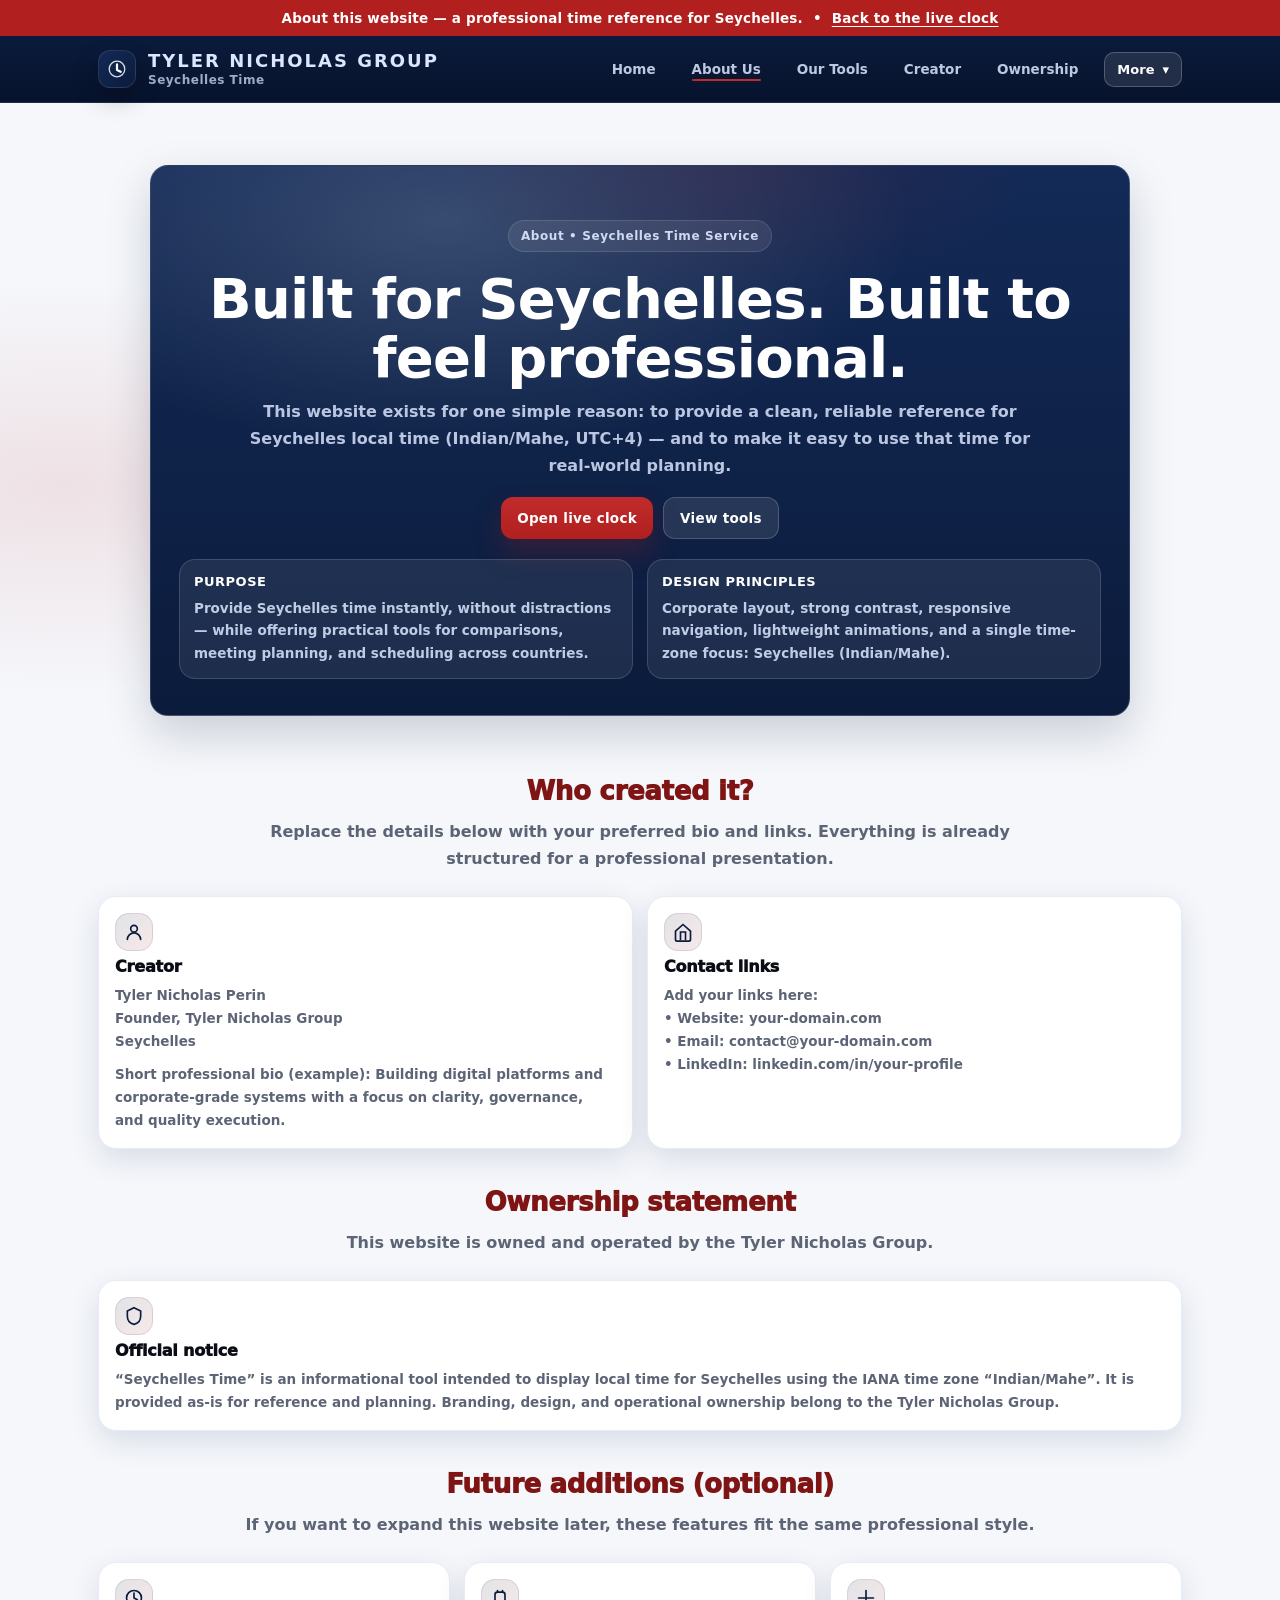
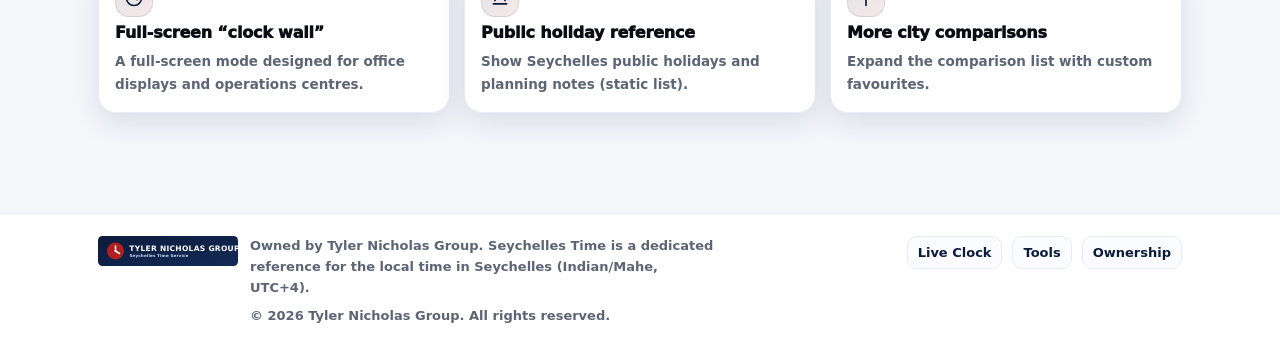
==== about.html @ 28f3df77 "Add files via upload" ====
<!doctype html>
<html lang="en">
<head>
  <meta charset="utf-8" />
  <meta name="viewport" content="width=device-width, initial-scale=1" />
  <title>About — Seychelles Time (Tyler Nicholas Group)</title>
  <meta name="description" content="About the Seychelles Time website — created as a professional reference clock for Seychelles (Indian/Mahe, UTC+4). Owned by Tyler Nicholas Group." />
  <link rel="icon" href="assets/img/logo.svg" type="image/svg+xml" />
  <link rel="stylesheet" href="assets/css/style.css" />
</head>

<body>
  <div class="announce">
    <div class="container">
      <span>About this website — a professional time reference for Seychelles.</span>
      <span>•</span>
      <a href="index.html">Back to the live clock</a>
    </div>
  </div>

  <header>
    <div class="container">
      <div class="nav">
        <a class="brand" href="index.html" aria-label="Tyler Nicholas Group">
          <div class="brand-mark" aria-hidden="true">
            <svg viewBox="0 0 24 24" fill="none">
              <path d="M12 7v6l4 2" stroke="white" stroke-width="2.4" stroke-linecap="round" stroke-linejoin="round"/>
              <circle cx="12" cy="12" r="8.5" stroke="rgba(255,255,255,.85)" stroke-width="1.4"/>
            </svg>
          </div>
          <div>
            <div class="brand-title">Tyler Nicholas Group</div>
            <div class="brand-sub">Seychelles Time</div>
          </div>
        </a>

        <button class="burger" id="burger" type="button" aria-label="Open navigation">Menu</button>

        <nav class="navlinks" id="navlinks" aria-label="Primary">
          <a href="index.html">Home</a>
          <a class="active" href="about.html">About Us</a>
          <a href="index.html#tools">Our Tools</a>
          <a href="#creator">Creator</a>
          <a href="#ownership">Ownership</a>

          <div class="more-wrap">
            <button class="more-btn" id="moreBtn" type="button" aria-haspopup="true" aria-expanded="false">
              More
              <span aria-hidden="true">▾</span>
            </button>
            <div class="more-menu" id="moreMenu" role="menu" aria-label="More">
              <a role="menuitem" href="#purpose">Purpose</a>
              <a role="menuitem" href="#principles">Principles</a>
              <a role="menuitem" href="#roadmap">Roadmap</a>
              <a role="menuitem" href="index.html#discord">Discord tool</a>
            </div>
          </div>
        </nav>
      </div>
    </div>
  </header>

  <main>
    <div class="container">
      <section class="hero">
        <div class="hero-card reveal in" style="padding-bottom: 36px;">
          <div class="hero-kicker">About • Seychelles Time Service</div>
          <h1 class="hero-title">Built for Seychelles. Built to feel professional.</h1>
          <p class="hero-sub">
            This website exists for one simple reason: to provide a clean, reliable reference for Seychelles local time (Indian/Mahe, UTC+4) —
            and to make it easy to use that time for real-world planning.
          </p>

          <div class="hero-actions">
            <a class="btn btn-primary" href="index.html">Open live clock</a>
            <a class="btn btn-ghost" href="index.html#tools">View tools</a>
          </div>

          <div class="hero-bottom" style="grid-template-columns: 1fr 1fr;">
            <div class="panel reveal" id="purpose">
              <h3>Purpose</h3>
              <p>
                Provide Seychelles time instantly, without distractions — while offering practical tools for comparisons,
                meeting planning, and scheduling across countries.
              </p>
            </div>

            <div class="panel reveal" id="principles">
              <h3>Design principles</h3>
              <p>
                Corporate layout, strong contrast, responsive navigation, lightweight animations, and a single time-zone focus:
                Seychelles (Indian/Mahe).
              </p>
            </div>
          </div>
        </div>
      </section>

      <section class="section" id="creator">
        <h2 class="reveal">Who created it?</h2>
        <p class="subhead reveal">
          Replace the details below with your preferred bio and links. Everything is already structured for a professional presentation.
        </p>

        <div class="grid">
          <div class="card col-6 reveal">
            <div class="icon" aria-hidden="true">
              <svg viewBox="0 0 24 24" fill="none">
                <path d="M20 21a8 8 0 1 0-16 0" stroke="currentColor" stroke-width="2" stroke-linecap="round"/>
                <circle cx="12" cy="8" r="4" stroke="currentColor" stroke-width="2"/>
              </svg>
            </div>
            <h3>Creator</h3>
            <p>
              <b>Tyler Nicholas Perin</b><br/>
              Founder, Tyler Nicholas Group<br/>
              Seychelles
            </p>
            <p style="margin-top: 10px;">
              Short professional bio (example): Building digital platforms and corporate-grade systems with a focus on clarity,
              governance, and quality execution.
            </p>
          </div>

          <div class="card col-6 reveal">
            <div class="icon" aria-hidden="true">
              <svg viewBox="0 0 24 24" fill="none">
                <path d="M3 11l9-8 9 8v10a2 2 0 0 1-2 2H5a2 2 0 0 1-2-2V11Z" stroke="currentColor" stroke-width="2"/>
                <path d="M9 22V12h6v10" stroke="currentColor" stroke-width="2"/>
              </svg>
            </div>
            <h3>Contact links</h3>
            <p>
              Add your links here:
              <br/>• Website: <b>your-domain.com</b>
              <br/>• Email: <b>contact@your-domain.com</b>
              <br/>• LinkedIn: <b>linkedin.com/in/your-profile</b>
            </p>
          </div>
        </div>
      </section>

      <section class="section" id="ownership">
        <h2 class="reveal">Ownership statement</h2>
        <p class="subhead reveal">
          This website is owned and operated by the Tyler Nicholas Group.
        </p>

        <div class="grid">
          <div class="card col-12 reveal">
            <div class="icon" aria-hidden="true">
              <svg viewBox="0 0 24 24" fill="none">
                <path d="M12 2l8 4v6c0 5-3 9-8 10C7 21 4 17 4 12V6l8-4Z" stroke="currentColor" stroke-width="2"/>
              </svg>
            </div>
            <h3>Official notice</h3>
            <p>
              “Seychelles Time” is an informational tool intended to display local time for Seychelles using the IANA time zone “Indian/Mahe”.
              It is provided as-is for reference and planning. Branding, design, and operational ownership belong to the Tyler Nicholas Group.
            </p>
          </div>
        </div>
      </section>

      <section class="section" id="roadmap">
        <h2 class="reveal">Future additions (optional)</h2>
        <p class="subhead reveal">
          If you want to expand this website later, these features fit the same professional style.
        </p>

        <div class="grid">
          <div class="card col-4 reveal">
            <div class="icon" aria-hidden="true">
              <svg viewBox="0 0 24 24" fill="none">
                <path d="M12 6v6l4 2" stroke="currentColor" stroke-width="2" stroke-linecap="round" stroke-linejoin="round"/>
                <circle cx="12" cy="12" r="9" stroke="currentColor" stroke-width="2"/>
              </svg>
            </div>
            <h3>Full-screen “clock wall”</h3>
            <p>A full-screen mode designed for office displays and operations centres.</p>
          </div>

          <div class="card col-4 reveal">
            <div class="icon" aria-hidden="true">
              <svg viewBox="0 0 24 24" fill="none">
                <path d="M4 19h16" stroke="currentColor" stroke-width="2" stroke-linecap="round"/>
                <path d="M6 16V8a3 3 0 0 1 3-3h6a3 3 0 0 1 3 3v8" stroke="currentColor" stroke-width="2"/>
                <path d="M9 5V3M15 5V3" stroke="currentColor" stroke-width="2" stroke-linecap="round"/>
              </svg>
            </div>
            <h3>Public holiday reference</h3>
            <p>Show Seychelles public holidays and planning notes (static list).</p>
          </div>

          <div class="card col-4 reveal">
            <div class="icon" aria-hidden="true">
              <svg viewBox="0 0 24 24" fill="none">
                <path d="M12 3v18" stroke="currentColor" stroke-width="2" stroke-linecap="round"/>
                <path d="M3 12h18" stroke="currentColor" stroke-width="2" stroke-linecap="round"/>
              </svg>
            </div>
            <h3>More city comparisons</h3>
            <p>Expand the comparison list with custom favourites.</p>
          </div>
        </div>
      </section>
    </div>
  </main>

  <footer>
    <div class="container">
      <div class="footer">
        <div class="foot-left">
          <img src="assets/img/logo.svg" alt="Tyler Nicholas Group logo" />
          <div>
            <p><b>Owned by Tyler Nicholas Group.</b> Seychelles Time is a dedicated reference for the local time in Seychelles (Indian/Mahe, UTC+4).</p>
            <p style="margin-top:8px;">© <span id="year"></span> Tyler Nicholas Group. All rights reserved.</p>
          </div>
        </div>

        <div class="foot-links">
          <a href="index.html">Live Clock</a>
          <a href="index.html#tools">Tools</a>
          <a href="#ownership">Ownership</a>
        </div>
      </div>
    </div>
  </footer>

  <script>
    document.getElementById("year").textContent = new Date().getFullYear();
  </script>
  <script src="assets/js/about.js"></script>
</body>
</html>
---- assets/css/style.css ----
/* Tyler Nicholas Group — Seychelles Time
   Theme inspired by the group's main site (nav + hero card + red accents).
   Pure HTML/CSS/JS — no build tools required.
*/

:root{
  --navy-900:#07132d;
  --navy-850:#0b1b3b;
  --navy-800:#0f214a;
  --navy-700:#132a57;
  --red-600:#b11f1f;
  --red-500:#c12b2b;
  --red-400:#d04343;
  --ink:#0a0d14;
  --muted:#5c6475;
  --bg:#f5f7fb;
  --card:#ffffff;
  --line:#e7ebf3;
  --shadow: 0 18px 45px rgba(10, 22, 45, 0.18);
  --shadow-soft: 0 10px 30px rgba(12, 30, 70, 0.12);
  --radius-xl: 18px;
  --radius-lg: 14px;
  --radius-md: 12px;
  --radius-sm: 10px;
  --max: 1120px;

  --font: ui-sans-serif, system-ui, -apple-system, Segoe UI, Roboto, "Helvetica Neue", Arial, "Noto Sans", "Liberation Sans", sans-serif;
}

*{box-sizing:border-box}
html{scroll-behavior:smooth}
body{
  margin:0;
  font-family:var(--font);
  color:var(--ink);
  background:
    radial-gradient(1100px 480px at 50% -10%, rgba(17, 43, 96, 0.16), transparent 60%),
    radial-gradient(850px 340px at 5% 25%, rgba(177, 31, 31, 0.10), transparent 60%),
    var(--bg);
}
a{color:inherit; text-decoration:none}
img{max-width:100%; display:block}
button{font-family:inherit}
.container{max-width:var(--max); margin:0 auto; padding:0 18px}

/* Announcement bar */
.announce{
  background: var(--red-600);
  color:#fff;
  font-weight:600;
  letter-spacing:.2px;
  font-size: 13.5px;
}
.announce .container{
  display:flex;
  align-items:center;
  justify-content:center;
  padding: 10px 18px;
  text-align:center;
  gap:10px;
}
.announce a{
  color:#fff;
  text-decoration:underline;
  text-underline-offset: 3px;
}

/* Header / Nav */
header{
  position: sticky;
  top:0;
  z-index: 50;
  background: linear-gradient(180deg, var(--navy-850), var(--navy-900));
  border-bottom: 1px solid rgba(255,255,255,0.08);
}
.nav{
  display:flex;
  align-items:center;
  justify-content:space-between;
  gap:16px;
  padding: 14px 0;
}
.brand{
  display:flex;
  align-items:center;
  gap:12px;
  min-width: 240px;
}
.brand-mark{
  width: 38px;
  height: 38px;
  border-radius: 12px;
  background: linear-gradient(135deg, var(--navy-700), var(--navy-850));
  display:grid;
  place-items:center;
  box-shadow: 0 10px 25px rgba(0,0,0,0.25);
  border: 1px solid rgba(255,255,255,0.10);
}
.brand-mark svg{width:22px; height:22px}
.brand-title{
  color:#dbe6ff;
  font-weight: 800;
  letter-spacing: 2px;
  font-size: 18px;
  text-transform: uppercase;
  line-height: 1.1;
}
.brand-sub{
  color: rgba(219,230,255,0.72);
  font-weight: 600;
  font-size: 12px;
  letter-spacing: 0.5px;
  margin-top: 3px;
}

.navlinks{
  display:flex;
  align-items:center;
  gap: 16px;
}
.navlinks a{
  color: rgba(219,230,255,0.86);
  font-weight: 700;
  font-size: 13.5px;
  padding: 10px 10px;
  position: relative;
  border-radius: 10px;
  transition: transform .15s ease, background .15s ease, color .15s ease;
}
.navlinks a:hover{
  background: rgba(255,255,255,0.06);
  color: #ffffff;
  transform: translateY(-1px);
}
.navlinks a.active::after{
  content:"";
  position:absolute;
  left:10px;
  right:10px;
  bottom: 6px;
  height:2px;
  border-radius: 999px;
  background: var(--red-500);
}

.more-wrap{position:relative}
.more-btn{
  border: 1px solid rgba(255,255,255,0.22);
  background: rgba(255,255,255,0.10);
  color:#fff;
  font-weight: 800;
  font-size: 13px;
  padding: 9px 12px;
  border-radius: 10px;
  cursor:pointer;
  display:flex;
  align-items:center;
  gap:8px;
  transition: background .15s ease, transform .15s ease;
}
.more-btn:hover{background: rgba(255,255,255,0.14); transform: translateY(-1px)}
.more-menu{
  position:absolute;
  right:0;
  top: 44px;
  width: 240px;
  background: #0b1b3b;
  border: 1px solid rgba(255,255,255,0.12);
  border-radius: 14px;
  box-shadow: 0 18px 45px rgba(0,0,0,0.30);
  overflow:hidden;
  display:none;
}
.more-menu a{
  display:flex;
  gap:10px;
  align-items:center;
  padding: 12px 14px;
  color: rgba(219,230,255,0.90);
  font-weight: 700;
  font-size: 13px;
  border-bottom: 1px solid rgba(255,255,255,0.08);
}
.more-menu a:last-child{border-bottom:none}
.more-menu a:hover{background: rgba(255,255,255,0.06); color:#fff}
.more-menu.show{display:block}

.burger{
  display:none;
  border: 1px solid rgba(255,255,255,0.18);
  background: rgba(255,255,255,0.10);
  color:#fff;
  font-weight: 800;
  padding: 9px 12px;
  border-radius: 10px;
  cursor:pointer;
}

/* Hero */
main{padding: 30px 0 50px}
.hero{
  margin-top: 10px;
  padding: 22px;
  display:grid;
  place-items:center;
}
.hero-card{
  width: min(980px, 100%);
  background: radial-gradient(850px 420px at 30% 10%, rgba(255,255,255,0.16), transparent 55%),
              linear-gradient(180deg, var(--navy-700), var(--navy-850));
  border-radius: var(--radius-xl);
  box-shadow: var(--shadow);
  border: 1px solid rgba(255,255,255,0.14);
  padding: 54px 28px 30px;
  text-align:center;
  position: relative;
  overflow:hidden;
}
.hero-card::before{
  content:"";
  position:absolute;
  inset:-2px;
  background: radial-gradient(500px 220px at 60% 0%, rgba(177,31,31,0.35), transparent 60%);
  pointer-events:none;
  opacity: .35;
}
.hero-kicker{
  display:inline-flex;
  align-items:center;
  gap: 10px;
  padding: 8px 12px;
  border-radius: 999px;
  background: rgba(255,255,255,0.08);
  border: 1px solid rgba(255,255,255,0.12);
  color: rgba(219,230,255,0.92);
  font-weight: 800;
  letter-spacing: .6px;
  font-size: 12px;
  position: relative;
  z-index: 1;
}
.hero-title{
  position: relative;
  z-index: 1;
  margin: 18px 0 10px;
  color:#fff;
  font-weight: 900;
  letter-spacing: -0.8px;
  font-size: clamp(34px, 5vw, 56px);
  line-height: 1.05;
}
.hero-sub{
  position: relative;
  z-index: 1;
  margin: 0 auto 18px;
  color: rgba(219,230,255,0.84);
  font-weight: 600;
  max-width: 820px;
  font-size: 16px;
  line-height: 1.7;
}

/* Clock */
.clock-wrap{
  position: relative;
  z-index: 1;
  margin: 18px auto 18px;
  display:grid;
  gap: 14px;
  align-items:center;
  justify-items:center;
}
.clock{
  font-variant-numeric: tabular-nums;
  letter-spacing: 1.2px;
  font-weight: 900;
  font-size: clamp(42px, 6vw, 74px);
  color: #ffffff;
  text-shadow: 0 10px 26px rgba(0,0,0,0.40);
}
.clock-meta{
  display:flex;
  flex-wrap: wrap;
  justify-content:center;
  gap: 10px;
  color: rgba(219,230,255,0.90);
  font-weight: 700;
  font-size: 13px;
}
.chip{
  display:inline-flex;
  align-items:center;
  gap:8px;
  padding: 7px 10px;
  border-radius: 999px;
  border: 1px solid rgba(255,255,255,0.14);
  background: rgba(255,255,255,0.08);
}
.chip b{color:#fff}
.dot{
  width: 8px; height: 8px; border-radius: 50%;
  background: #51d66b;
  box-shadow: 0 0 0 4px rgba(81,214,107,0.18);
}
.dot.night{background:#ffd36a; box-shadow:0 0 0 4px rgba(255,211,106,0.18)}
.dot.offline{background:#ff6b6b; box-shadow:0 0 0 4px rgba(255,107,107,0.18)}

/* Hero actions */
.hero-actions{
  position: relative;
  z-index: 1;
  display:flex;
  justify-content:center;
  flex-wrap: wrap;
  gap: 10px;
  margin-top: 12px;
}
.btn{
  border:none;
  cursor:pointer;
  border-radius: 12px;
  padding: 12px 16px;
  font-weight: 900;
  letter-spacing: .3px;
  font-size: 13.5px;
  display:inline-flex;
  align-items:center;
  gap: 10px;
  transition: transform .15s ease, box-shadow .15s ease, background .15s ease;
  user-select:none;
}
.btn-primary{
  background: linear-gradient(180deg, var(--red-500), var(--red-600));
  color:#fff;
  box-shadow: 0 14px 28px rgba(177,31,31,0.25);
}
.btn-primary:hover{transform: translateY(-1px); box-shadow: 0 18px 40px rgba(177,31,31,0.28)}
.btn-ghost{
  background: rgba(255,255,255,0.10);
  border: 1px solid rgba(255,255,255,0.18);
  color:#fff;
}
.btn-ghost:hover{transform: translateY(-1px); background: rgba(255,255,255,0.14)}

.hero-bottom{
  position: relative;
  z-index: 1;
  margin-top: 20px;
  display:grid;
  grid-template-columns: 1.15fr .85fr;
  gap: 14px;
}
.panel{
  background: rgba(255,255,255,0.08);
  border: 1px solid rgba(255,255,255,0.14);
  border-radius: 16px;
  padding: 14px 14px;
  color: rgba(219,230,255,0.90);
  text-align:left;
}
.panel h3{
  margin: 0 0 8px;
  color:#fff;
  font-size: 13px;
  font-weight: 900;
  letter-spacing: .5px;
  text-transform: uppercase;
}
.panel p{
  margin: 0;
  color: rgba(219,230,255,0.86);
  font-weight: 650;
  font-size: 13.5px;
  line-height: 1.65;
}
.inline{
  display:flex;
  flex-wrap: wrap;
  gap: 10px;
  align-items:center;
}
.field{
  display:flex;
  flex-direction: column;
  gap: 7px;
  width: 100%;
}
label{
  font-size: 12px;
  font-weight: 900;
  letter-spacing: .6px;
  color: rgba(255,255,255,0.86);
  text-transform: uppercase;
}
input, select{
  width: 100%;
  background: rgba(255,255,255,0.10);
  border: 1px solid rgba(255,255,255,0.18);
  color:#fff;
  padding: 11px 12px;
  border-radius: 12px;
  outline:none;
  font-weight: 750;
  font-size: 13.5px;
}
select option{color: #0a0d14} /* important for readability on white option backgrounds */
input::placeholder{color: rgba(255,255,255,0.72)}
.help{
  margin-top: 10px;
  font-size: 12.5px;
  color: rgba(219,230,255,0.78);
  font-weight: 650;
}

/* Sections */
.section{
  margin-top: 38px;
}
.section h2{
  text-align:center;
  margin: 0 0 12px;
  font-size: 26px;
  font-weight: 950;
  letter-spacing: -0.3px;
  color: #7e1414;
}
.section .subhead{
  text-align:center;
  margin: 0 auto 24px;
  max-width: 820px;
  color: var(--muted);
  font-weight: 650;
  line-height: 1.7;
}

.grid{
  display:grid;
  grid-template-columns: repeat(12, 1fr);
  gap: 14px;
}
.card{
  background: var(--card);
  border: 1px solid var(--line);
  border-radius: var(--radius-xl);
  box-shadow: var(--shadow-soft);
  padding: 16px 16px;
  position: relative;
  overflow:hidden;
  transition: transform .15s ease, box-shadow .15s ease;
}
.card:hover{transform: translateY(-2px); box-shadow: 0 20px 44px rgba(12,30,70,0.16)}
.card h3{
  margin: 6px 0 8px;
  font-size: 16px;
  font-weight: 950;
  letter-spacing: -0.2px;
}
.card p{
  margin: 0;
  color: var(--muted);
  font-weight: 650;
  line-height: 1.7;
  font-size: 13.5px;
}
.icon{
  width: 38px; height: 38px;
  border-radius: 14px;
  background: linear-gradient(135deg, rgba(11,27,59,0.12), rgba(177,31,31,0.10));
  display:grid;
  place-items:center;
  border: 1px solid rgba(11,27,59,0.10);
}
.icon svg{width: 20px; height: 20px; color: var(--navy-850)}
.col-4{grid-column: span 4}
.col-6{grid-column: span 6}
.col-12{grid-column: span 12}

/* Footer */
footer{
  margin-top: 50px;
  background: #fff;
  border-top: 1px solid var(--line);
}
.footer{
  padding: 22px 0;
  display:flex;
  gap: 16px;
  justify-content:space-between;
  align-items:flex-start;
  flex-wrap: wrap;
}
.foot-left{
  display:flex;
  gap: 12px;
  align-items:flex-start;
  max-width: 620px;
}
.foot-left img{width: 140px; height:auto}
.foot-left p{
  margin: 0;
  color: var(--muted);
  font-weight: 650;
  line-height: 1.6;
  font-size: 13px;
}
.foot-links{
  display:flex;
  gap: 10px;
  flex-wrap: wrap;
  justify-content:flex-end;
}
.foot-links a{
  font-weight: 800;
  color: var(--navy-850);
  font-size: 13px;
  padding: 8px 10px;
  border-radius: 10px;
  border: 1px solid var(--line);
  background: #fbfcff;
}
.foot-links a:hover{background: #f3f7ff}

/* Toast */
.toast{
  position: fixed;
  right: 18px;
  bottom: 18px;
  background: #0b1b3b;
  color: #fff;
  border: 1px solid rgba(255,255,255,0.12);
  border-radius: 14px;
  padding: 12px 14px;
  box-shadow: 0 18px 45px rgba(0,0,0,0.26);
  display:none;
  max-width: min(420px, calc(100vw - 36px));
  z-index: 90;
}
.toast.show{display:block; animation: pop .18s ease}
@keyframes pop{from{transform: translateY(10px); opacity:0} to{transform: translateY(0); opacity:1}}
.toast .title{font-weight: 950; margin:0 0 4px}
.toast .msg{margin:0; color: rgba(219,230,255,0.88); font-weight:650; line-height:1.5; font-size: 13px}

/* Reveal animation */
.reveal{opacity:0; transform: translateY(14px); transition: opacity .6s ease, transform .6s ease}
.reveal.in{opacity:1; transform: translateY(0)}

/* Mobile */
@media (max-width: 980px){
  .hero-bottom{grid-template-columns: 1fr}
}
@media (max-width: 860px){
  .burger{display:inline-flex}
  .navlinks{
    position: absolute;
    left: 0;
    right: 0;
    top: 66px;
    background: linear-gradient(180deg, var(--navy-850), var(--navy-900));
    border-bottom: 1px solid rgba(255,255,255,0.08);
    padding: 12px 12px;
    display:none;
    flex-direction: column;
    align-items: stretch;
    gap: 6px;
  }
  .navlinks.show{display:flex}
  .navlinks a{padding: 12px 12px}
  .more-wrap{width: 100%}
  .more-btn{width: 100%; justify-content:space-between}
  .more-menu{position: static; width: 100%; margin-top: 8px}
  .col-4{grid-column: span 12}
  .col-6{grid-column: span 12}
}
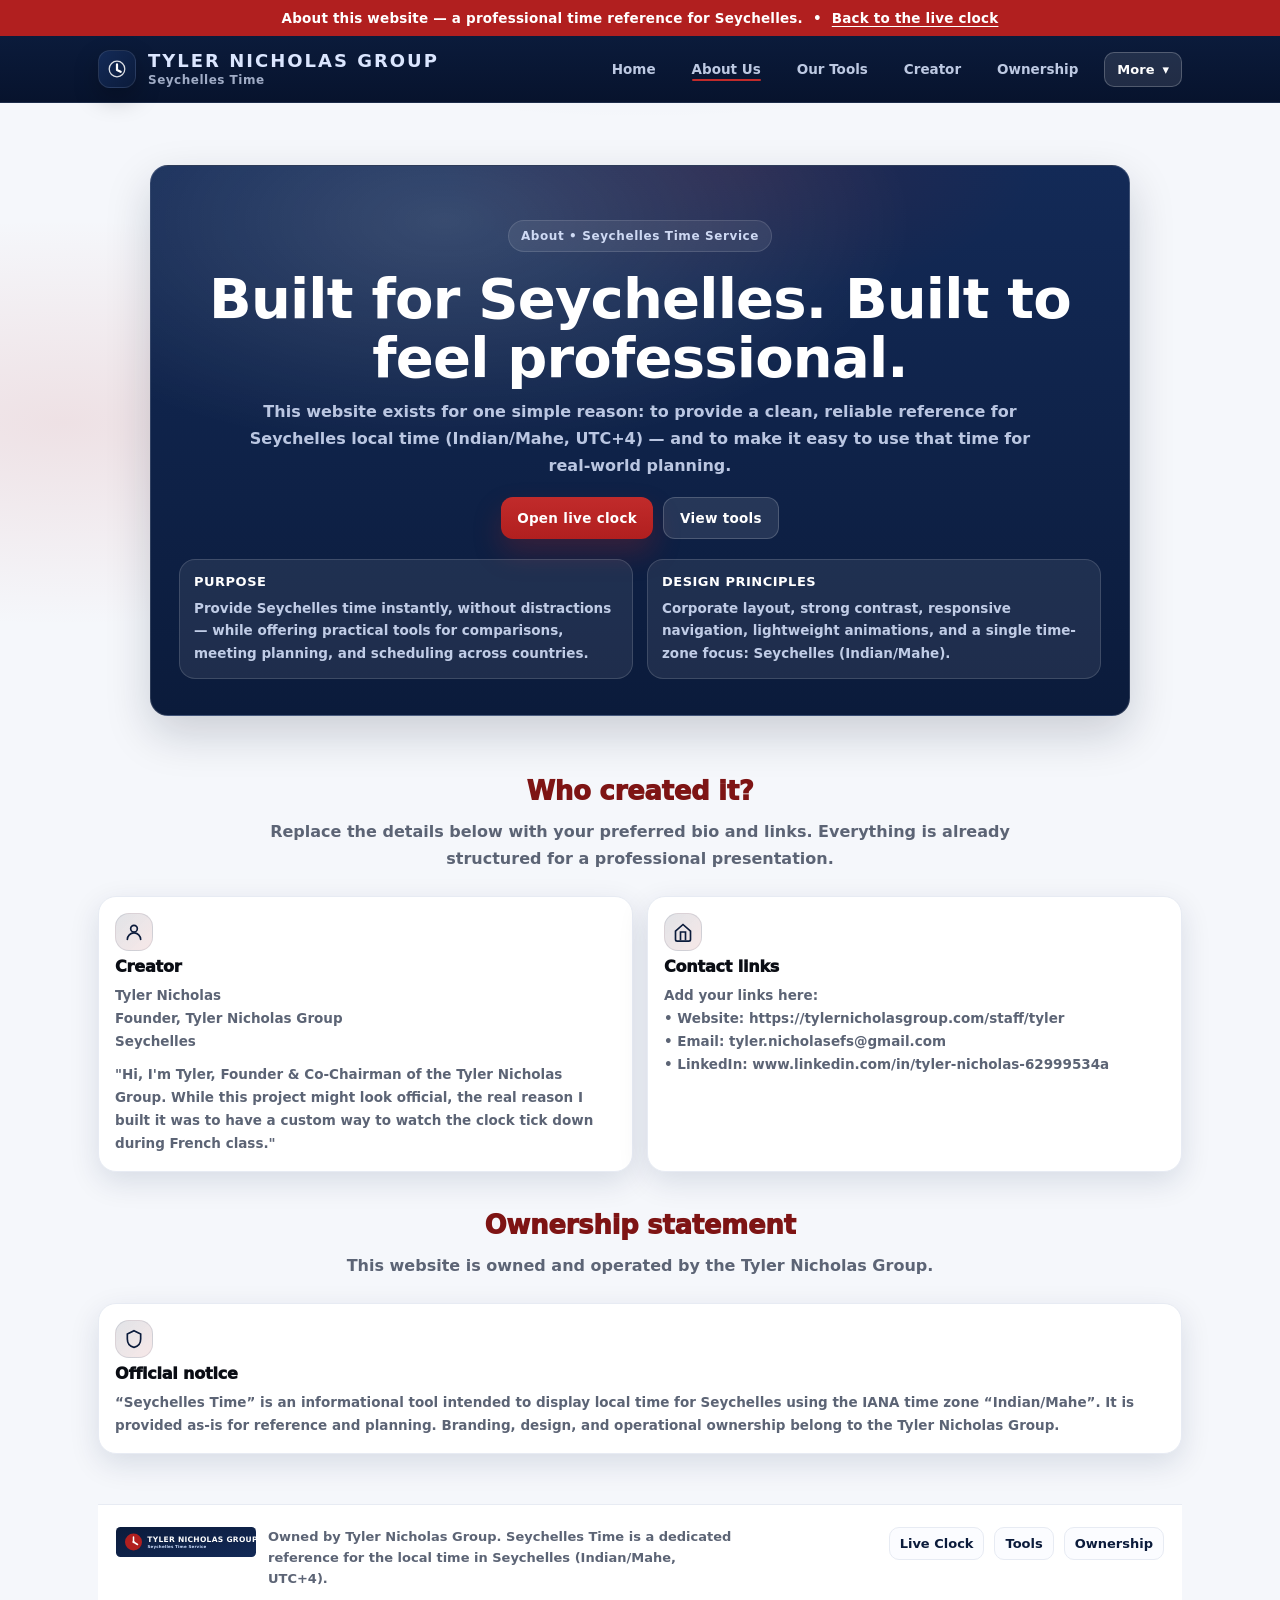
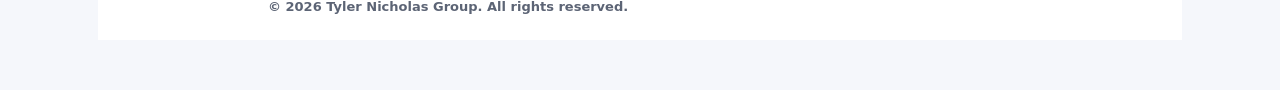
==== commit 544e505e: "Update about.html" ====
--- a/about.html
+++ b/about.html
@@ -5,7 +5,7 @@
   <meta name="viewport" content="width=device-width, initial-scale=1" />
   <title>About — Seychelles Time (Tyler Nicholas Group)</title>
   <meta name="description" content="About the Seychelles Time website — created as a professional reference clock for Seychelles (Indian/Mahe, UTC+4). Owned by Tyler Nicholas Group." />
-  <link rel="icon" href="assets/img/logo.svg" type="image/svg+xml" />
+  <link rel="icon" href="https://tylernicholasgroup.com/image/apply.png" type="image/svg+xml" />
   <link rel="stylesheet" href="assets/css/style.css" />
 </head>
 
@@ -112,13 +112,12 @@
             </div>
             <h3>Creator</h3>
             <p>
-              <b>Tyler Nicholas Perin</b><br/>
+              <b>Tyler Nicholas</b><br/>
               Founder, Tyler Nicholas Group<br/>
               Seychelles
             </p>
             <p style="margin-top: 10px;">
-              Short professional bio (example): Building digital platforms and corporate-grade systems with a focus on clarity,
-              governance, and quality execution.
+            "Hi, I'm Tyler, Founder & Co-Chairman of the Tyler Nicholas Group. While this project might look official, the real reason I built it was to have a custom way to watch the clock tick down during French class."
             </p>
           </div>
 
@@ -132,9 +131,9 @@
             <h3>Contact links</h3>
             <p>
               Add your links here:
-              <br/>• Website: <b>your-domain.com</b>
-              <br/>• Email: <b>contact@your-domain.com</b>
-              <br/>• LinkedIn: <b>linkedin.com/in/your-profile</b>
+              <br/>• Website: <b>https://tylernicholasgroup.com/staff/tyler</b>
+              <br/>• Email: <b>tyler.nicholasefs@gmail.com</b>
+              <br/>• LinkedIn: <b>www.linkedin.com/in/tyler-nicholas-62999534a</b>
             </p>
           </div>
         </div>
@@ -161,52 +160,7 @@
           </div>
         </div>
       </section>
-
-      <section class="section" id="roadmap">
-        <h2 class="reveal">Future additions (optional)</h2>
-        <p class="subhead reveal">
-          If you want to expand this website later, these features fit the same professional style.
-        </p>
-
-        <div class="grid">
-          <div class="card col-4 reveal">
-            <div class="icon" aria-hidden="true">
-              <svg viewBox="0 0 24 24" fill="none">
-                <path d="M12 6v6l4 2" stroke="currentColor" stroke-width="2" stroke-linecap="round" stroke-linejoin="round"/>
-                <circle cx="12" cy="12" r="9" stroke="currentColor" stroke-width="2"/>
-              </svg>
-            </div>
-            <h3>Full-screen “clock wall”</h3>
-            <p>A full-screen mode designed for office displays and operations centres.</p>
-          </div>
-
-          <div class="card col-4 reveal">
-            <div class="icon" aria-hidden="true">
-              <svg viewBox="0 0 24 24" fill="none">
-                <path d="M4 19h16" stroke="currentColor" stroke-width="2" stroke-linecap="round"/>
-                <path d="M6 16V8a3 3 0 0 1 3-3h6a3 3 0 0 1 3 3v8" stroke="currentColor" stroke-width="2"/>
-                <path d="M9 5V3M15 5V3" stroke="currentColor" stroke-width="2" stroke-linecap="round"/>
-              </svg>
-            </div>
-            <h3>Public holiday reference</h3>
-            <p>Show Seychelles public holidays and planning notes (static list).</p>
-          </div>
-
-          <div class="card col-4 reveal">
-            <div class="icon" aria-hidden="true">
-              <svg viewBox="0 0 24 24" fill="none">
-                <path d="M12 3v18" stroke="currentColor" stroke-width="2" stroke-linecap="round"/>
-                <path d="M3 12h18" stroke="currentColor" stroke-width="2" stroke-linecap="round"/>
-              </svg>
-            </div>
-            <h3>More city comparisons</h3>
-            <p>Expand the comparison list with custom favourites.</p>
-          </div>
-        </div>
-      </section>
-    </div>
-  </main>
-
+      
   <footer>
     <div class="container">
       <div class="footer">
